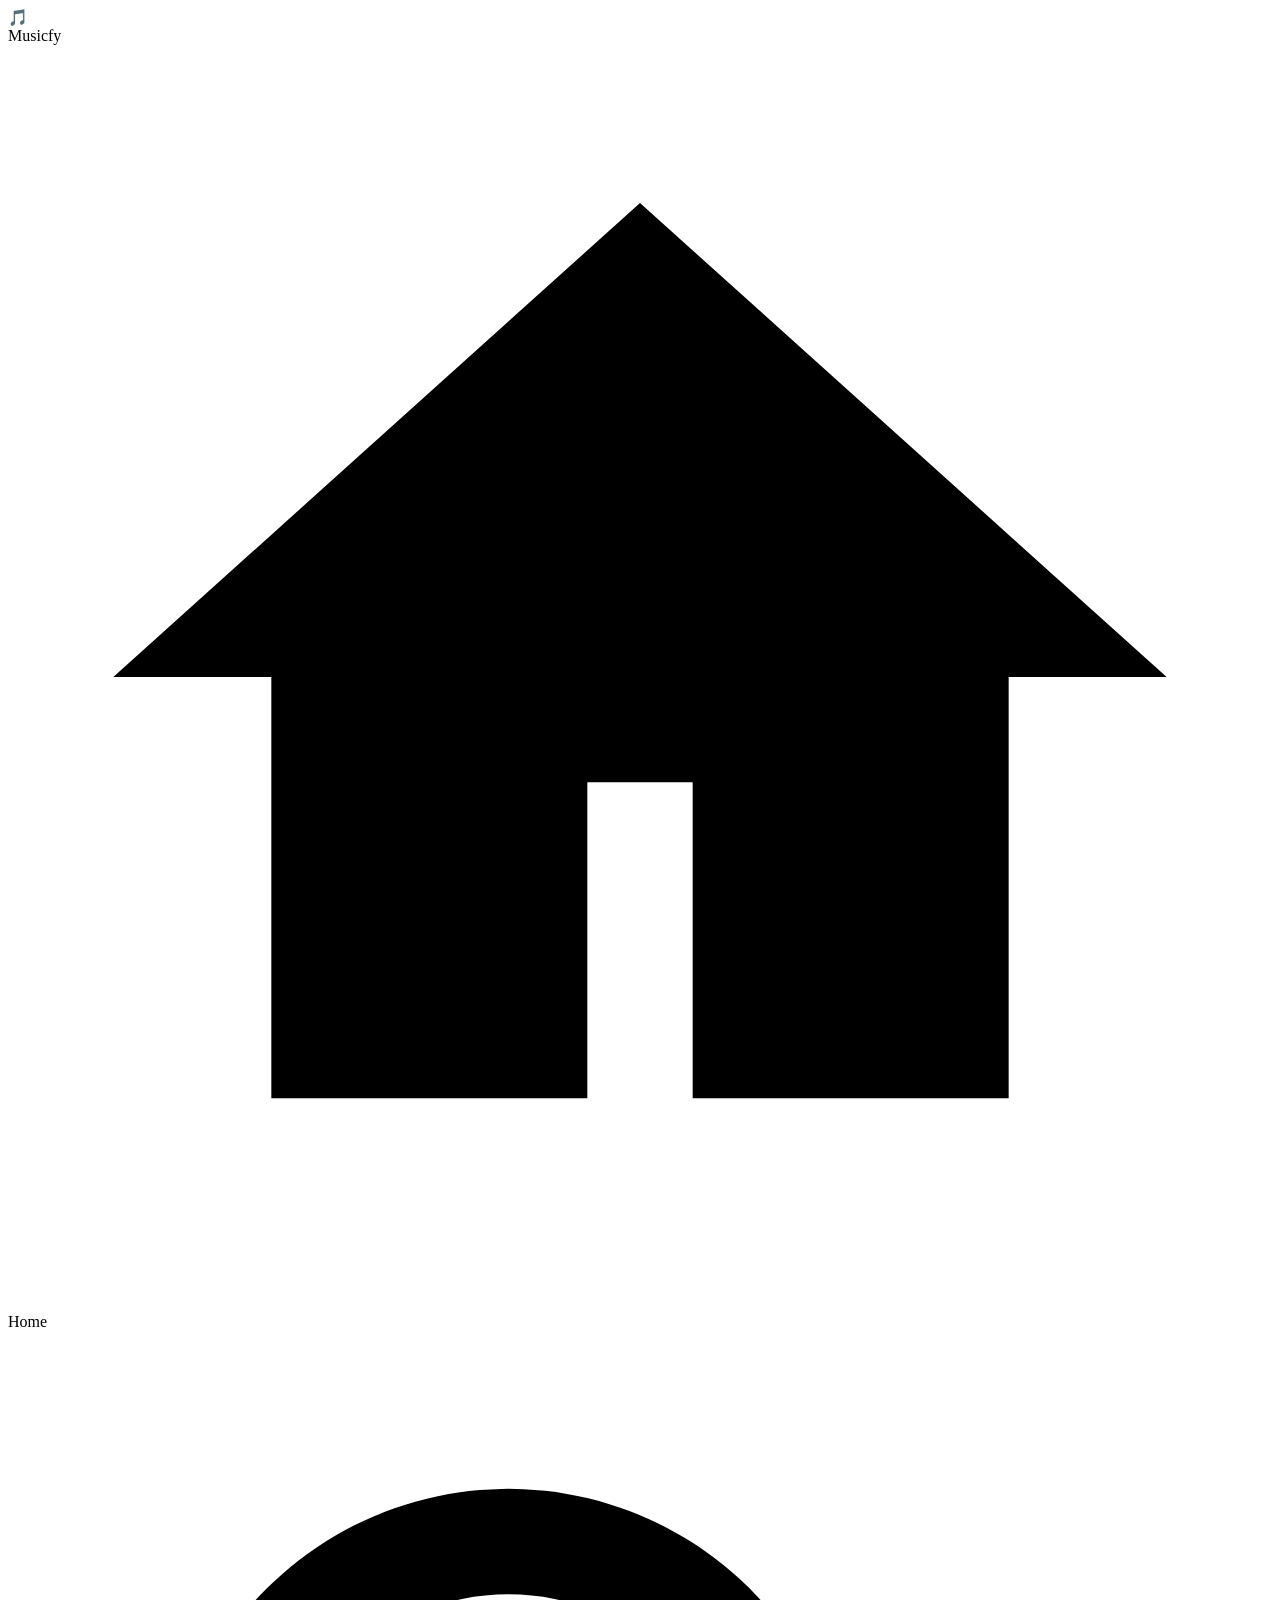
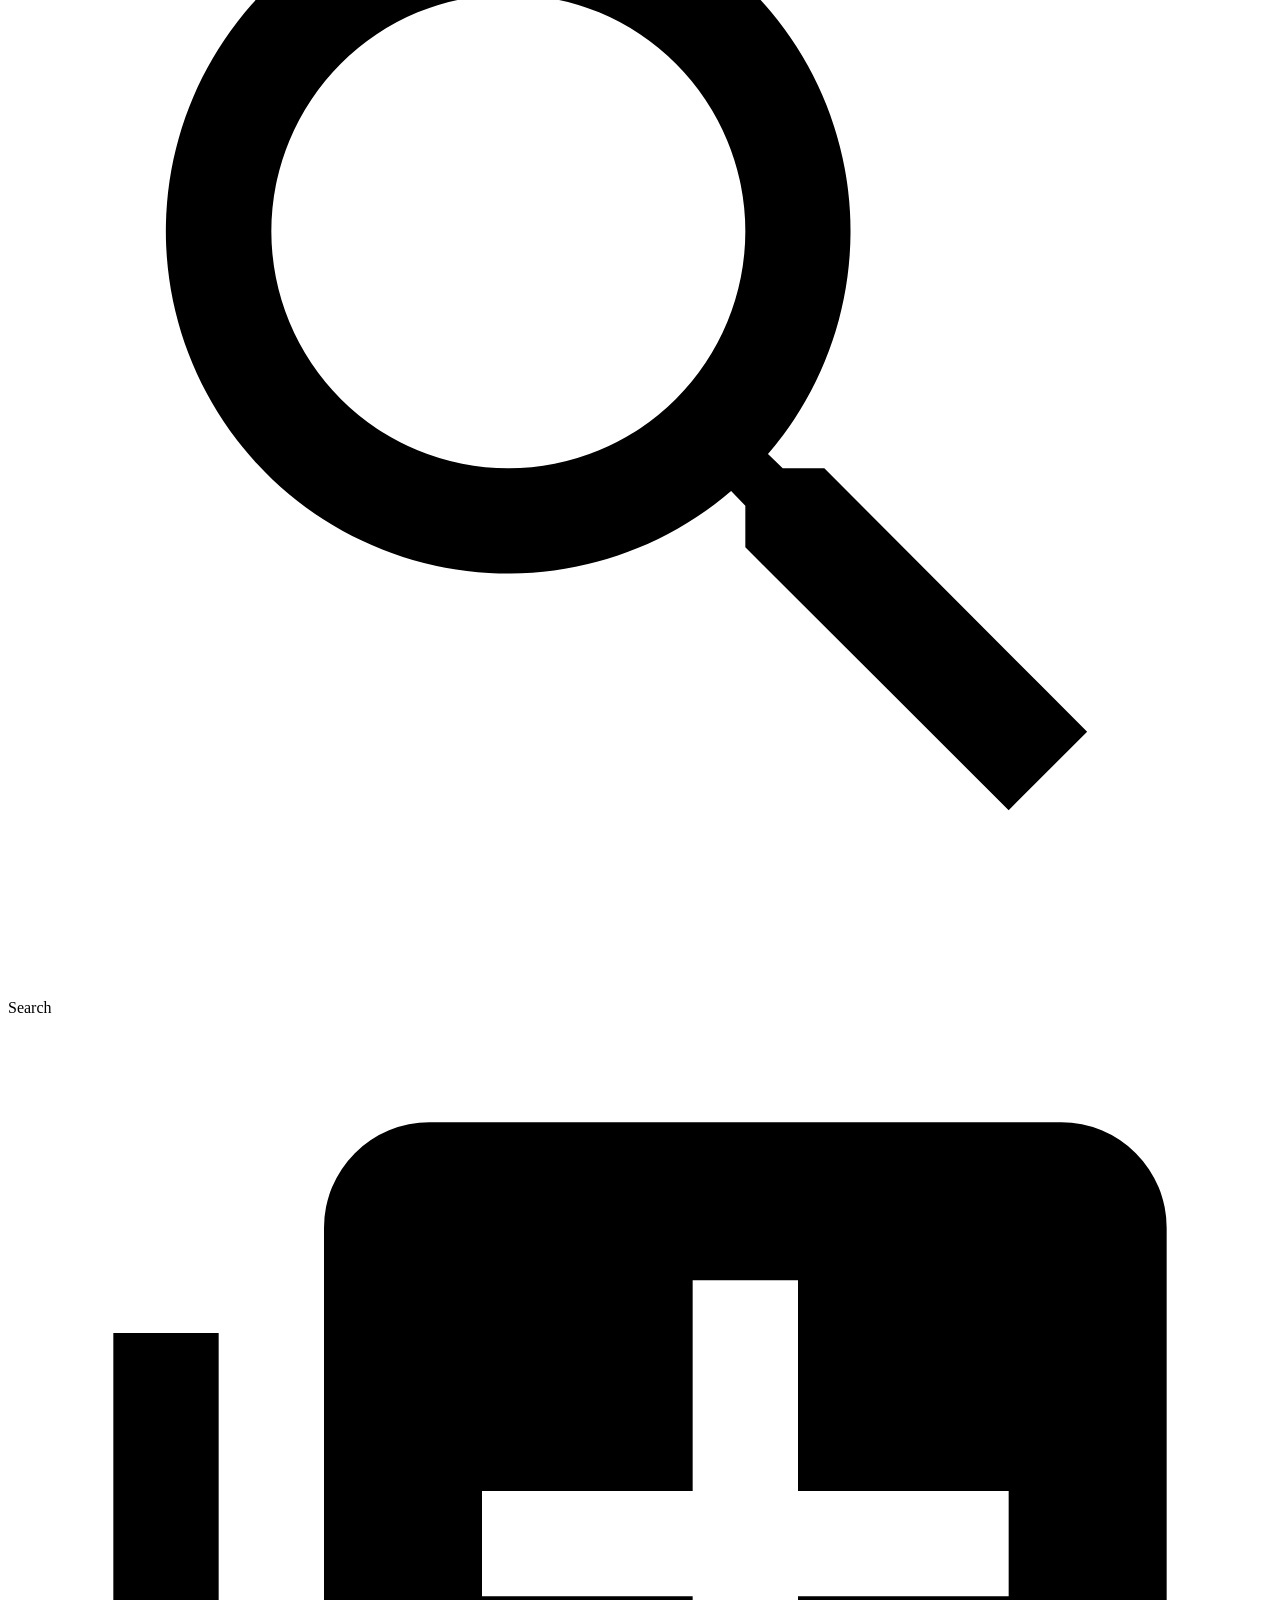
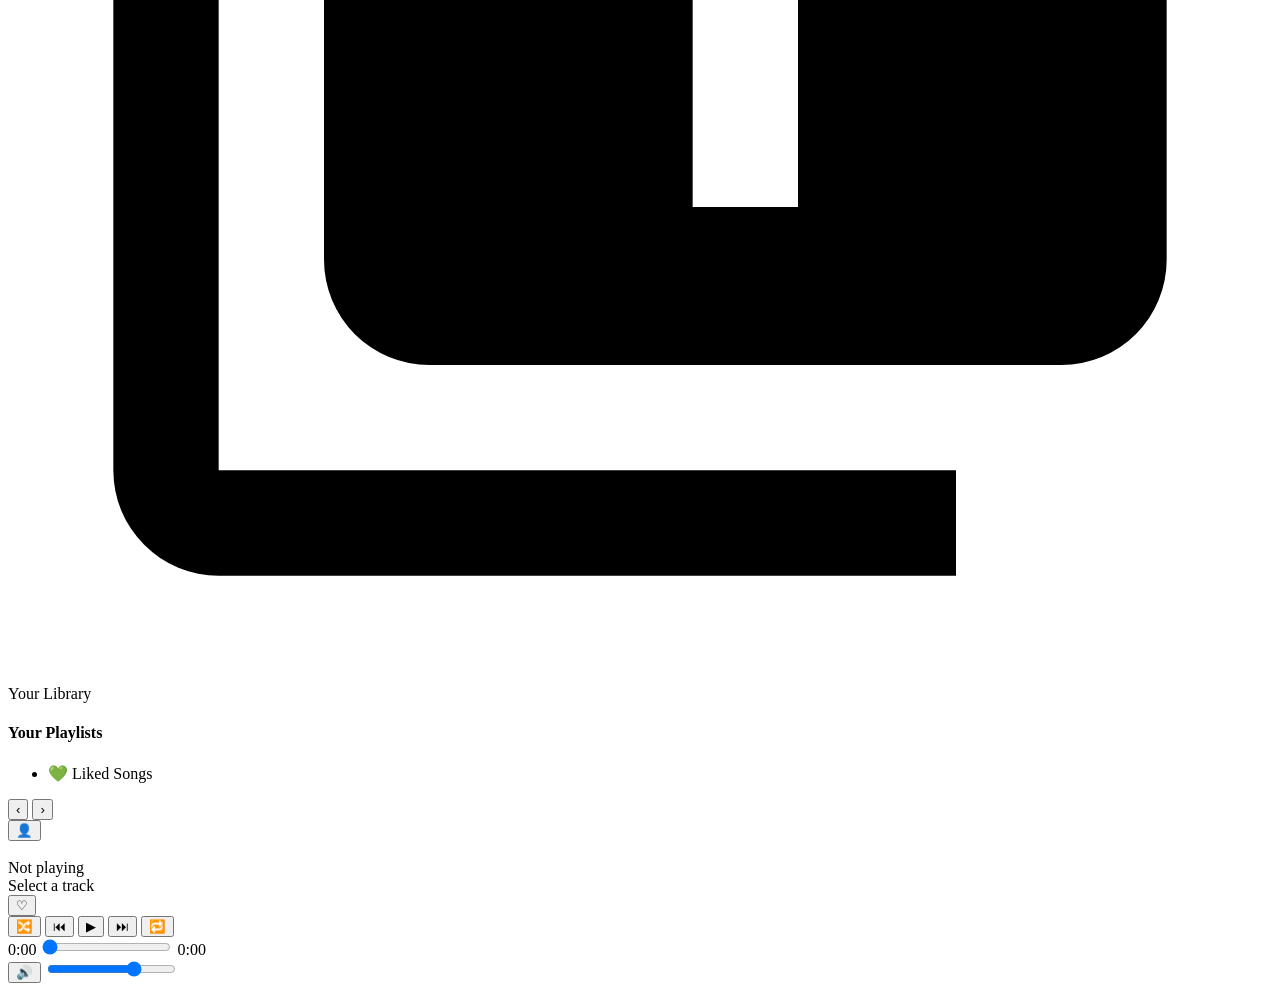
==== index.html @ ea640b07 "Add initial HTML structure for Musicfy app" ====
<!DOCTYPE html>
<html lang="ms">
<head>
  <meta charset="UTF-8" />
  <meta name="viewport" content="width=device-width, initial-scale=1.0" />
  <meta name="description" content="Musicfy — Aplikasi streaming muzik percuma" />
  <title>Musicfy — Streaming Muzik</title>
  <link rel="stylesheet" href="style.css" />
</head>
<body>
  <div class="app">
    <!-- SIDEBAR -->
    <aside class="sidebar">
      <div class="brand">
        <div class="brand-icon">🎵</div>
        <div class="brand-name">Musicfy</div>
      </div>

      <nav class="nav">
        <a class="nav-link active" data-page="home">
          <svg viewBox="0 0 24 24" fill="currentColor"><path d="M12 3L2 12h3v8h6v-6h2v6h6v-8h3L12 3z"/></svg>
          <span>Home</span>
        </a>
        <a class="nav-link" data-page="search">
          <svg viewBox="0 0 24 24" fill="currentColor"><path d="M15.5 14h-.79l-.28-.27a6.5 6.5 0 1 0-.7.7l.27.28v.79l5 4.99L20.49 19l-4.99-5zm-6 0A4.5 4.5 0 1 1 14 9.5 4.5 4.5 0 0 1 9.5 14z"/></svg>
          <span>Search</span>
        </a>
        <a class="nav-link" data-page="library">
          <svg viewBox="0 0 24 24" fill="currentColor"><path d="M4 6H2v14a2 2 0 0 0 2 2h14v-2H4V6zm16-4H8a2 2 0 0 0-2 2v12a2 2 0 0 0 2 2h12a2 2 0 0 0 2-2V4a2 2 0 0 0-2-2zm-1 9h-4v4h-2v-4H9V9h4V5h2v4h4v2z"/></svg>
          <span>Your Library</span>
        </a>
      </nav>

      <div class="playlists-section">
        <h4>Your Playlists</h4>
        <ul id="playlist-list" class="playlist-list">
          <li class="playlist-item" data-playlist="liked">
            <span>💚</span> Liked Songs
          </li>
        </ul>
      </div>
    </aside>

    <!-- MAIN -->
    <main class="main">
      <header class="topbar">
        <div class="topbar-left">
          <button class="icon-btn" id="back-btn" title="Kembali">‹</button>
          <button class="icon-btn" id="forward-btn" title="Ke Hadapan">›</button>
        </div>
        <div class="topbar-right">
          <button class="user-badge" id="user-badge" title="Log Masuk">👤</button>
        </div>
      </header>

      <div class="content" id="content"></div>
    </main>
  </div>

  <!-- PLAYER BAR -->
  <footer class="player">
    <div class="np">
      <img id="np-art" class="np-art" alt="" />
      <div class="np-info">
        <div class="np-title" id="np-title">Not playing</div>
        <div class="np-artist" id="np-artist">Select a track</div>
      </div>
      <button class="icon-btn like-btn" id="like-btn" title="Like">♡</button>
    </div>

    <div class="player-center">
      <div class="controls">
        <button class="ctrl-btn" id="shuffle-btn" title="Shuffle">🔀</button>
        <button class="ctrl-btn" id="prev-btn" title="Previous">⏮</button>
        <button class="play-pause" id="play-btn" title="Play">▶</button>
        <button class="ctrl-btn" id="next-btn" title="Next">⏭</button>
        <button class="ctrl-btn" id="repeat-btn" title="Repeat">🔁</button>
      </div>
      <div class="progress-wrap">
        <span class="time" id="current-time">0:00</span>
        <input type="range" id="progress" min="0" max="1000" value="0" />
        <span class="time" id="duration">0:00</span>
      </div>
    </div>

    <div class="player-right">
      <button class="ctrl-btn" id="vol-btn" title="Mute">🔊</button>
      <input type="range" id="volume" min="0" max="100" value="70" />
    </div>
  </footer>

  <!-- LOGIN MODAL -->
  <div class="modal-overlay" id="login-modal" hidden>
    <div class="modal">
      <button class="modal-close" id="modal-close">×</button>
      <h2 class="modal-title">Log Masuk ke Musicfy</h2>
      <p class="modal-sub">Segerakkan liked songs & playlist anda merentas peranti.</p>

      <button class="btn-google" id="btn-google">
        <svg width="20" height="20" viewBox="0 0 48 48">
          <path fill="#EA4335" d="M24 9.5c3.54 0 6.71 1.22 9.21 3.6l6.85-6.85C35.9 2.38 30.47 0 24 0 14.62 0 6.51 5.38 2.56 13.22l7.98 6.19C12.43 13.72 17.74 9.5 24 9.5z"/>
          <path fill="#4285F4" d="M46.98 24.55c0-1.57-.15-3.09-.38-4.55H24v9.02h12.94c-.58 2.96-2.26 5.48-4.78 7.18l7.73 6c4.51-4.18 7.09-10.36 7.09-17.65z"/>
          <path fill="#FBBC05" d="M10.53 28.59c-.48-1.45-.76-2.99-.76-4.59s.27-3.14.76-4.59l-7.98-6.19C.92 16.46 0 20.12 0 24c0 3.88.92 7.54 2.56 10.78l7.97-6.19z"/>
          <path fill="#34A853" d="M24 48c6.48 0 11.93-2.13 15.89-5.81l-7.73-6c-2.15 1.45-4.92 2.3-8.16 2.3-6.26 0-11.57-4.22-13.47-9.91l-7.98 6.19C6.51 42.62 14.62 48 24 48z"/>
        </svg>
        Teruskan dengan Google
      </button>

      <div class="divider"><span>atau</span></div>

      <div id="otp-step-1">
        <label class="field-label">Log masuk dengan emel</label>
        <input type="email" id="email-input" class="field-input" placeholder="nama@emel.com" />
        <button class="btn-primary" id="btn-send-otp">Hantar Kod OTP</button>
      </div>

      <div id="otp-step-2" hidden>
        <label class="field-label">Masukkan kod 6-digit yang dihantar ke <b id="otp-email-display"></b></label>
        <input type="text" id="otp-input" class="field-input otp-input" maxlength="6" inputmode="numeric" placeholder="000000" />
        <button class="btn-primary" id="btn-verify-otp">Sahkan</button>
        <button class="btn-text" id="btn-resend-otp">Hantar semula kod</button>
        <button class="btn-text" id="btn-change-email">← Tukar emel</button>
      </div>

      <div class="modal-error" id="modal-error"></div>
      <div class="modal-info" id="modal-info"></div>
    </div>
  </div>

  <!-- USER MENU -->
  <div class="user-menu" id="user-menu" hidden>
    <div class="user-menu-header">
      <img id="menu-avatar" class="menu-avatar" alt="" />
      <div>
        <div class="menu-name" id="menu-name">User</div>
        <div class="menu-email" id="menu-email">user@email.com</div>
      </div>
    </div>
    <button class="menu-item" id="menu-logout">Log Keluar</button>
  </div>

  <script src="app.js"></script>
</body>
</html>
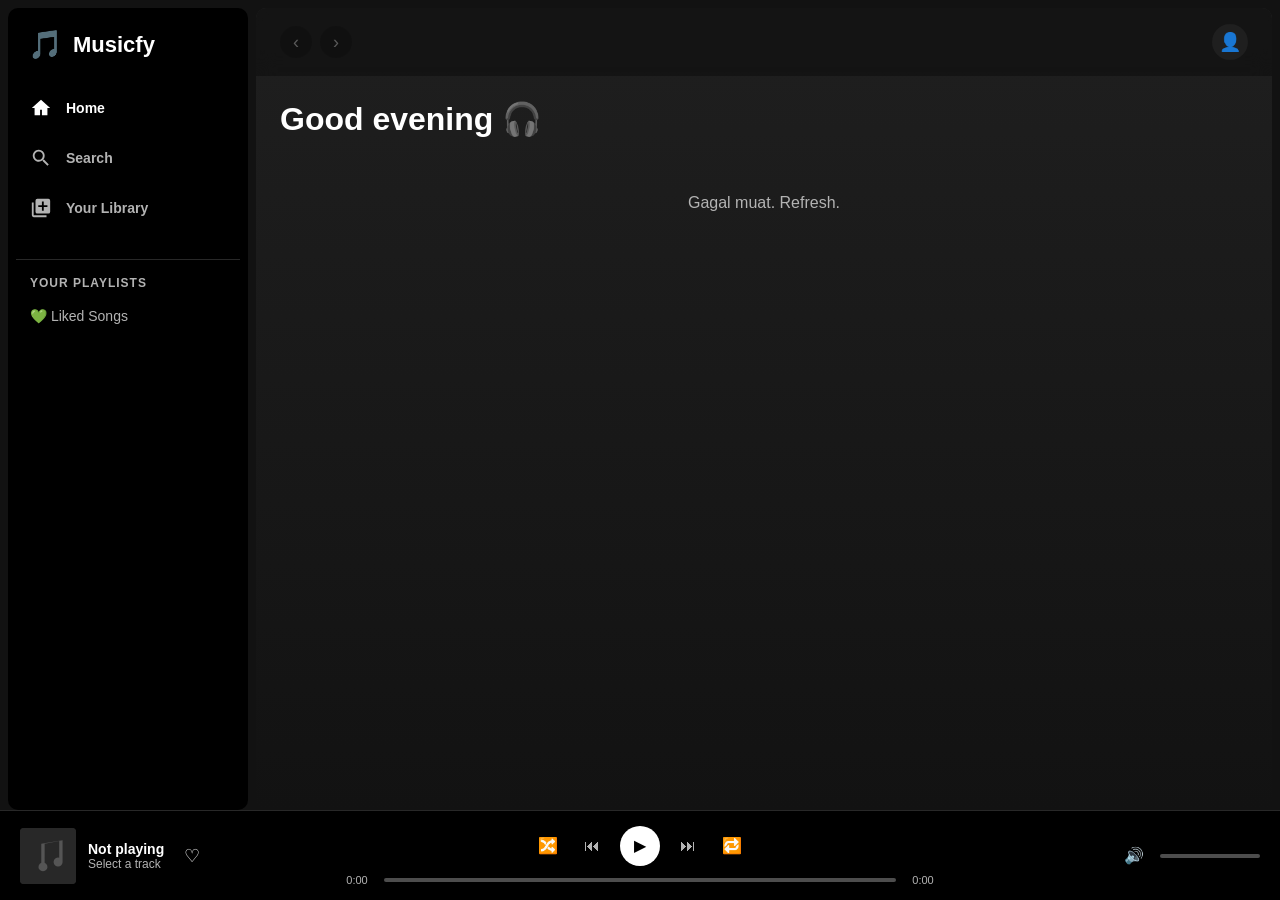
==== commit f04d3d9c: "Integrate LiveChat widget into index.html Added LiveChat integration script and noscript fallback." ====
--- a/index.html
+++ b/index.html
@@ -140,5 +140,15 @@
   </div>
 
   <script src="app.js"></script>
+<!-- Start of Text (www.text.com) code -->
+<script>
+    window.__lc = window.__lc || {};
+    window.__lc.organizationId = "b0a18973-4eb0-4253-b19d-7499cd64efa5";
+    window.__lc.integration_name = "manual_onboarding";
+    window.__lc.product_name = "text";
+    ;(function(n,t,c){function i(n){return e._h?e._h.apply(null,n):e._q.push(n)}var e={_q:[],_h:null,_v:"2.0",on:function(){i(["on",c.call(arguments)])},once:function(){i(["once",c.call(arguments)])},off:function(){i(["off",c.call(arguments)])},get:function(){if(!e._h)throw new Error("[LiveChatWidget] You can't use getters before load.");return i(["get",c.call(arguments)])},call:function(){i(["call",c.call(arguments)])},init:function(){var n=t.createElement("script");n.async=!0,n.type="text/javascript",n.src="https://cdn.livechatinc.com/tracking.js",t.head.appendChild(n)}};!n.__lc.asyncInit&&e.init(),n.LiveChatWidget=n.LiveChatWidget||e}(window,document,[].slice))
+</script>
+<noscript><a href="https://www.text.com/chat-with-ai-agent/b0a18973-4eb0-4253-b19d-7499cd64efa5/" rel="nofollow">Chat with AI Agent</a>, powered by <a href="https://www.text.com/" rel="noopener nofollow" target="_blank">Text</a></noscript>
+<!-- End of Text code -->
 </body>
 </html>
--- a/style.css
+++ b/style.css
@@ -0,0 +1,263 @@
+* { margin: 0; padding: 0; box-sizing: border-box; font-family: -apple-system, BlinkMacSystemFont, 'Segoe UI', Roboto, sans-serif; }
+
+:root {
+  --bg: #121212; --bg-elevated: #181818; --bg-card: #1f1f1f; --bg-hover: #2a2a2a;
+  --text: #ffffff; --text-dim: #b3b3b3; --accent: #1db954; --accent-hover: #1ed760;
+  --sidebar-w: 240px; --player-h: 90px; --danger: #e74c3c;
+}
+
+body { background: var(--bg); color: var(--text); height: 100vh; overflow: hidden; }
+
+.app {
+  display: grid; grid-template-columns: var(--sidebar-w) 1fr;
+  height: calc(100vh - var(--player-h)); gap: 8px; padding: 8px 8px 0 8px;
+}
+
+.sidebar {
+  background: #000; border-radius: 10px; padding: 20px 8px;
+  display: flex; flex-direction: column; overflow-y: auto;
+}
+.brand { display: flex; align-items: center; gap: 10px; padding: 0 12px 24px; font-size: 22px; font-weight: 800; }
+.brand-icon { font-size: 28px; }
+.nav { display: flex; flex-direction: column; gap: 4px; }
+.nav-link {
+  display: flex; align-items: center; gap: 14px; padding: 12px 14px;
+  color: var(--text-dim); text-decoration: none; font-weight: 600; font-size: 14px;
+  border-radius: 6px; cursor: pointer; transition: color 0.2s;
+}
+.nav-link svg { width: 22px; height: 22px; }
+.nav-link:hover, .nav-link.active { color: var(--text); }
+.playlists-section { margin-top: 28px; border-top: 1px solid #282828; padding-top: 16px; }
+.playlists-section h4 { font-size: 12px; color: var(--text-dim); text-transform: uppercase; letter-spacing: 1px; padding: 0 14px 8px; }
+.playlist-list { list-style: none; }
+.playlist-item { padding: 10px 14px; color: var(--text-dim); font-size: 14px; border-radius: 6px; cursor: pointer; transition: 0.2s; }
+.playlist-item:hover { background: var(--bg-hover); color: var(--text); }
+
+.main { background: linear-gradient(to bottom, #1f1f1f, var(--bg)); border-radius: 10px; overflow-y: auto; display: flex; flex-direction: column; }
+.topbar {
+  position: sticky; top: 0; display: flex; justify-content: space-between; align-items: center;
+  padding: 16px 24px; background: rgba(18, 18, 18, 0.8); backdrop-filter: blur(10px); z-index: 10;
+}
+.topbar-left { display: flex; gap: 8px; }
+.icon-btn {
+  background: rgba(0, 0, 0, 0.5); border: none; color: var(--text);
+  width: 32px; height: 32px; border-radius: 50%; cursor: pointer; font-size: 18px;
+  display: flex; align-items: center; justify-content: center; transition: 0.2s;
+}
+.icon-btn:hover { background: rgba(255, 255, 255, 0.15); }
+.icon-btn:disabled { opacity: 0.3; cursor: not-allowed; }
+.user-badge {
+  width: 36px; height: 36px; background: var(--bg-card); border: none; color: var(--text);
+  border-radius: 50%; display: flex; align-items: center; justify-content: center;
+  cursor: pointer; font-size: 18px; transition: 0.2s; overflow: hidden;
+}
+.user-badge:hover { background: var(--bg-hover); transform: scale(1.05); }
+.user-badge img { width: 100%; height: 100%; object-fit: cover; }
+.content { padding: 8px 24px 32px; flex: 1; }
+
+.section-title { font-size: 24px; font-weight: 700; margin: 24px 0 16px; }
+
+.card-grid { display: grid; grid-template-columns: repeat(auto-fill, minmax(160px, 1fr)); gap: 18px; margin-bottom: 24px; }
+.card { background: var(--bg-card); border-radius: 8px; padding: 14px; cursor: pointer; transition: background 0.25s; position: relative; }
+.card:hover { background: var(--bg-hover); }
+.card-img-wrap { position: relative; border-radius: 6px; overflow: hidden; aspect-ratio: 1; margin-bottom: 12px; background: #2a2a2a; }
+.card-img { width: 100%; height: 100%; object-fit: cover; display: block; }
+.card-play {
+  position: absolute; bottom: 8px; right: 8px; width: 44px; height: 44px; border-radius: 50%;
+  background: var(--accent); border: none; color: #000; font-size: 18px; cursor: pointer;
+  opacity: 0; transform: translateY(8px); transition: 0.25s;
+  box-shadow: 0 6px 16px rgba(0, 0, 0, 0.4); display: flex; align-items: center; justify-content: center;
+}
+.card:hover .card-play { opacity: 1; transform: translateY(0); }
+.card-play:hover { background: var(--accent-hover); transform: scale(1.06); }
+.card-title { font-size: 14px; font-weight: 600; margin-bottom: 4px; white-space: nowrap; overflow: hidden; text-overflow: ellipsis; }
+.card-artist { font-size: 12px; color: var(--text-dim); white-space: nowrap; overflow: hidden; text-overflow: ellipsis; }
+.card.playing .card-title { color: var(--accent); }
+
+.track-list { display: flex; flex-direction: column; }
+.track-row {
+  display: grid; grid-template-columns: 40px 1fr 2fr 80px 40px; align-items: center;
+  gap: 12px; padding: 8px 12px; border-radius: 6px; cursor: pointer; transition: 0.15s;
+}
+.track-row:hover { background: rgba(255, 255, 255, 0.08); }
+.track-row.playing { background: rgba(29, 185, 84, 0.1); }
+.track-index { color: var(--text-dim); text-align: center; font-size: 14px; }
+.track-row.playing .track-index { color: var(--accent); }
+.track-main { display: flex; align-items: center; gap: 12px; overflow: hidden; }
+.track-art { width: 40px; height: 40px; border-radius: 4px; object-fit: cover; }
+.track-info { overflow: hidden; }
+.track-name { font-size: 14px; font-weight: 500; white-space: nowrap; overflow: hidden; text-overflow: ellipsis; }
+.track-row.playing .track-name { color: var(--accent); }
+.track-artist-name { font-size: 12px; color: var(--text-dim); white-space: nowrap; overflow: hidden; text-overflow: ellipsis; }
+.track-album { font-size: 13px; color: var(--text-dim); white-space: nowrap; overflow: hidden; text-overflow: ellipsis; }
+.track-duration { font-size: 13px; color: var(--text-dim); text-align: right; }
+.track-like {
+  background: none; border: none; color: var(--text-dim); cursor: pointer;
+  font-size: 16px; opacity: 0; transition: 0.2s;
+}
+.track-row:hover .track-like, .track-like.liked { opacity: 1; color: var(--accent); }
+
+.search-hero { padding: 24px 0 8px; }
+.search-hero h1 { font-size: 32px; margin-bottom: 16px; }
+.search-input {
+  width: 100%; max-width: 500px; padding: 14px 20px; font-size: 16px;
+  background: #2a2a2a; border: 1px solid transparent; border-radius: 30px;
+  color: var(--text); outline: none; transition: 0.2s;
+}
+.search-input:focus { background: #333; border-color: #555; }
+.search-input::placeholder { color: var(--text-dim); }
+
+.loading, .empty { padding: 40px; text-align: center; color: var(--text-dim); }
+.spinner {
+  display: inline-block; width: 32px; height: 32px; border: 3px solid #333;
+  border-top-color: var(--accent); border-radius: 50%; animation: spin 0.8s linear infinite;
+}
+@keyframes spin { to { transform: rotate(360deg); } }
+
+.player {
+  height: var(--player-h); background: #000; border-top: 1px solid #282828;
+  display: grid; grid-template-columns: 1fr 2fr 1fr; align-items: center;
+  padding: 0 20px; gap: 20px;
+}
+.np { display: flex; align-items: center; gap: 12px; overflow: hidden; }
+.np-art { width: 56px; height: 56px; border-radius: 4px; object-fit: cover; background: #282828; }
+.np-info { overflow: hidden; }
+.np-title { font-size: 14px; font-weight: 600; white-space: nowrap; overflow: hidden; text-overflow: ellipsis; max-width: 180px; }
+.np-artist { font-size: 12px; color: var(--text-dim); white-space: nowrap; overflow: hidden; text-overflow: ellipsis; max-width: 180px; }
+.like-btn { font-size: 18px !important; }
+.like-btn.liked { color: var(--accent); }
+.player-center { display: flex; flex-direction: column; align-items: center; gap: 8px; }
+.controls { display: flex; align-items: center; gap: 14px; }
+.ctrl-btn { background: none; border: none; color: var(--text-dim); font-size: 16px; cursor: pointer; transition: 0.2s; padding: 6px; }
+.ctrl-btn:hover { color: var(--text); }
+.ctrl-btn.active { color: var(--accent); }
+.play-pause {
+  background: #fff; border: none; color: #000; width: 40px; height: 40px;
+  border-radius: 50%; font-size: 16px; cursor: pointer;
+  display: flex; align-items: center; justify-content: center; transition: 0.15s;
+}
+.play-pause:hover { transform: scale(1.06); }
+.progress-wrap { display: flex; align-items: center; gap: 10px; width: 100%; max-width: 600px; }
+.time { font-size: 11px; color: var(--text-dim); min-width: 34px; text-align: center; }
+
+input[type="range"] {
+  -webkit-appearance: none; appearance: none; flex: 1; height: 4px;
+  background: #4d4d4d; border-radius: 2px; cursor: pointer; outline: none;
+}
+input[type="range"]::-webkit-slider-thumb {
+  -webkit-appearance: none; width: 12px; height: 12px;
+  background: #fff; border-radius: 50%; opacity: 0; transition: opacity 0.15s;
+}
+input[type="range"]:hover::-webkit-slider-thumb { opacity: 1; }
+input[type="range"]::-moz-range-thumb { width: 12px; height: 12px; background: #fff; border-radius: 50%; border: none; }
+
+.player-right { display: flex; align-items: center; justify-content: flex-end; gap: 10px; }
+.player-right input[type="range"] { max-width: 100px; }
+
+.modal-overlay {
+  position: fixed; inset: 0; background: rgba(0, 0, 0, 0.7);
+  display: flex; align-items: center; justify-content: center; z-index: 100;
+  backdrop-filter: blur(4px); padding: 16px;
+}
+.modal-overlay[hidden] { display: none; }
+.modal {
+  background: #1f1f1f; border-radius: 12px; padding: 32px;
+  width: 100%; max-width: 420px; position: relative;
+  box-shadow: 0 20px 60px rgba(0, 0, 0, 0.6);
+}
+.modal-close {
+  position: absolute; top: 12px; right: 16px; background: none; border: none;
+  color: var(--text-dim); font-size: 28px; cursor: pointer; line-height: 1;
+}
+.modal-close:hover { color: var(--text); }
+.modal-title { font-size: 22px; font-weight: 700; margin-bottom: 6px; }
+.modal-sub { color: var(--text-dim); font-size: 13px; margin-bottom: 24px; }
+
+.btn-google {
+  width: 100%; padding: 12px; background: #fff; color: #1f1f1f;
+  border: none; border-radius: 30px; font-weight: 600; font-size: 15px;
+  cursor: pointer; display: flex; align-items: center; justify-content: center; gap: 10px;
+  transition: transform 0.15s;
+}
+.btn-google:hover { transform: scale(1.02); }
+.btn-google:disabled { opacity: 0.6; cursor: not-allowed; }
+
+.divider {
+  display: flex; align-items: center; gap: 12px; margin: 20px 0;
+  color: var(--text-dim); font-size: 12px;
+}
+.divider::before, .divider::after { content: ''; flex: 1; height: 1px; background: #333; }
+
+.field-label { display: block; font-size: 13px; color: var(--text-dim); margin-bottom: 8px; }
+.field-input {
+  width: 100%; padding: 12px 14px; background: #2a2a2a; border: 1px solid #333;
+  border-radius: 6px; color: var(--text); font-size: 15px; outline: none;
+  transition: border-color 0.2s; margin-bottom: 12px;
+}
+.field-input:focus { border-color: var(--accent); }
+.otp-input { font-size: 24px; letter-spacing: 8px; text-align: center; font-weight: 600; }
+
+.btn-primary {
+  width: 100%; padding: 12px; background: var(--accent); color: #000;
+  border: none; border-radius: 30px; font-weight: 700; font-size: 15px;
+  cursor: pointer; transition: transform 0.15s;
+}
+.btn-primary:hover { background: var(--accent-hover); transform: scale(1.02); }
+.btn-primary:disabled { opacity: 0.6; cursor: not-allowed; transform: none; }
+
+.btn-text {
+  width: 100%; padding: 10px; background: none; border: none;
+  color: var(--text-dim); cursor: pointer; font-size: 13px; margin-top: 6px;
+}
+.btn-text:hover { color: var(--text); text-decoration: underline; }
+
+.modal-error {
+  margin-top: 12px; padding: 10px 14px; background: rgba(231, 76, 60, 0.15);
+  color: #ff6b6b; border-radius: 6px; font-size: 13px; display: none;
+}
+.modal-error.show { display: block; }
+.modal-info {
+  margin-top: 12px; padding: 10px 14px; background: rgba(29, 185, 84, 0.15);
+  color: var(--accent); border-radius: 6px; font-size: 13px; display: none;
+}
+.modal-info.show { display: block; }
+
+.user-menu {
+  position: fixed; top: 60px; right: 24px; background: #282828;
+  border-radius: 8px; padding: 8px; min-width: 220px; z-index: 50;
+  box-shadow: 0 10px 30px rgba(0, 0, 0, 0.6);
+}
+.user-menu[hidden] { display: none; }
+.user-menu-header {
+  display: flex; align-items: center; gap: 10px; padding: 12px;
+  border-bottom: 1px solid #383838; margin-bottom: 6px;
+}
+.menu-avatar { width: 36px; height: 36px; border-radius: 50%; object-fit: cover; background: #444; }
+.menu-name { font-size: 14px; font-weight: 600; }
+.menu-email { font-size: 11px; color: var(--text-dim); }
+.menu-item {
+  width: 100%; padding: 10px 12px; background: none; border: none;
+  color: var(--text); text-align: left; border-radius: 4px;
+  cursor: pointer; font-size: 14px;
+}
+.menu-item:hover { background: rgba(255, 255, 255, 0.1); }
+
+@media (max-width: 900px) {
+  .app { grid-template-columns: 1fr; padding: 0; gap: 0; }
+  .sidebar { display: none; }
+  .main { border-radius: 0; }
+  .player { grid-template-columns: 1fr auto; padding: 0 12px; }
+  .player-center .controls .ctrl-btn { display: none; }
+  .player-center .controls #play-btn,
+  .player-center .controls #prev-btn,
+  .player-center .controls #next-btn { display: block; }
+  .player-right, .progress-wrap { display: none; }
+  .track-row { grid-template-columns: 32px 1fr 40px; }
+  .track-album, .track-duration { display: none; }
+}
+@media (max-width: 500px) {
+  .card-grid { grid-template-columns: repeat(auto-fill, minmax(130px, 1fr)); gap: 10px; }
+  .section-title { font-size: 20px; }
+  .np-title, .np-artist { max-width: 120px; }
+  .user-menu { right: 8px; left: 8px; }
+}
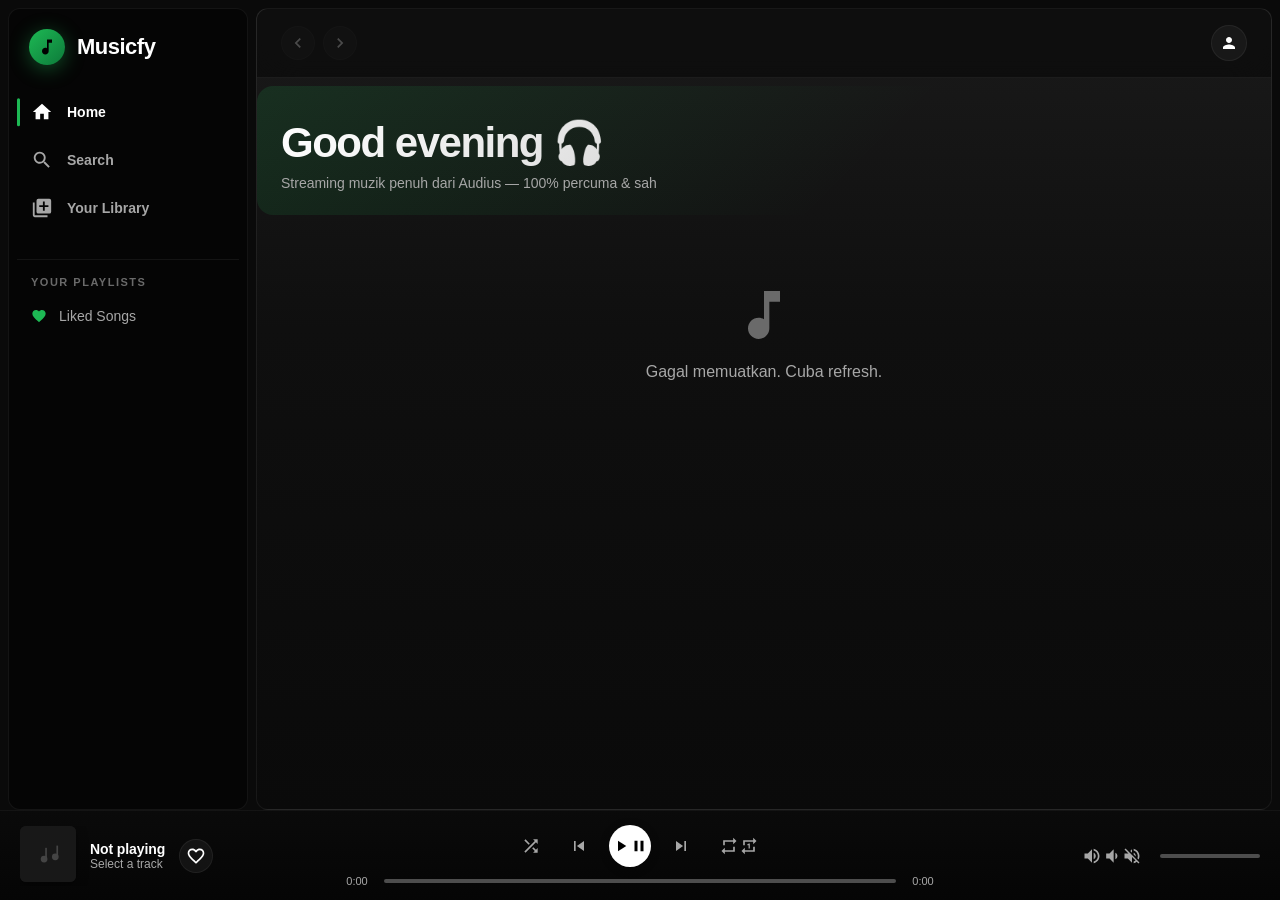
==== commit f9de697b: "Update index.html" ====
--- a/index.html
+++ b/index.html
@@ -3,7 +3,8 @@
 <head>
   <meta charset="UTF-8" />
   <meta name="viewport" content="width=device-width, initial-scale=1.0" />
-  <meta name="description" content="Musicfy — Aplikasi streaming muzik percuma" />
+  <meta name="description" content="Musicfy — Streaming Muzik Premium" />
+  <meta name="theme-color" content="#0a0a0a" />
   <title>Musicfy — Streaming Muzik</title>
   <link rel="stylesheet" href="style.css" />
 </head>
@@ -12,13 +13,15 @@
     <!-- SIDEBAR -->
     <aside class="sidebar">
       <div class="brand">
-        <div class="brand-icon">🎵</div>
+        <div class="brand-icon">
+          <svg viewBox="0 0 24 24" fill="currentColor"><path d="M12 3v10.55c-.59-.34-1.27-.55-2-.55-2.21 0-4 1.79-4 4s1.79 4 4 4 4-1.79 4-4V7h4V3h-6z"/></svg>
+        </div>
         <div class="brand-name">Musicfy</div>
       </div>
 
       <nav class="nav">
         <a class="nav-link active" data-page="home">
-          <svg viewBox="0 0 24 24" fill="currentColor"><path d="M12 3L2 12h3v8h6v-6h2v6h6v-8h3L12 3z"/></svg>
+          <svg viewBox="0 0 24 24" fill="currentColor"><path d="M10 20v-6h4v6h5v-8h3L12 3 2 12h3v8z"/></svg>
           <span>Home</span>
         </a>
         <a class="nav-link" data-page="search">
@@ -35,7 +38,8 @@
         <h4>Your Playlists</h4>
         <ul id="playlist-list" class="playlist-list">
           <li class="playlist-item" data-playlist="liked">
-            <span>💚</span> Liked Songs
+            <svg viewBox="0 0 24 24" fill="currentColor"><path d="M12 21.35l-1.45-1.32C5.4 15.36 2 12.28 2 8.5 2 5.42 4.42 3 7.5 3c1.74 0 3.41.81 4.5 2.09C13.09 3.81 14.76 3 16.5 3 19.58 3 22 5.42 22 8.5c0 3.78-3.4 6.86-8.55 11.54L12 21.35z"/></svg>
+            Liked Songs
           </li>
         </ul>
       </div>
@@ -45,11 +49,17 @@
     <main class="main">
       <header class="topbar">
         <div class="topbar-left">
-          <button class="icon-btn" id="back-btn" title="Kembali">‹</button>
-          <button class="icon-btn" id="forward-btn" title="Ke Hadapan">›</button>
+          <button class="icon-btn" id="back-btn" title="Kembali">
+            <svg viewBox="0 0 24 24" fill="currentColor"><path d="M15.41 7.41L14 6l-6 6 6 6 1.41-1.41L10.83 12z"/></svg>
+          </button>
+          <button class="icon-btn" id="forward-btn" title="Ke Hadapan">
+            <svg viewBox="0 0 24 24" fill="currentColor"><path d="M10 6L8.59 7.41 13.17 12l-4.58 4.59L10 18l6-6z"/></svg>
+          </button>
         </div>
         <div class="topbar-right">
-          <button class="user-badge" id="user-badge" title="Log Masuk">👤</button>
+          <button class="user-badge" id="user-badge" title="Log Masuk">
+            <svg viewBox="0 0 24 24" fill="currentColor"><path d="M12 12c2.21 0 4-1.79 4-4s-1.79-4-4-4-4 1.79-4 4 1.79 4 4 4zm0 2c-2.67 0-8 1.34-8 4v2h16v-2c0-2.66-5.33-4-8-4z"/></svg>
+          </button>
         </div>
       </header>
 
@@ -57,24 +67,41 @@
     </main>
   </div>
 
-  <!-- PLAYER BAR -->
+  <!-- PLAYER -->
   <footer class="player">
     <div class="np">
-      <img id="np-art" class="np-art" alt="" />
+      <div class="np-art-wrap">
+        <img id="np-art" class="np-art" alt="" />
+        <div class="np-art-overlay"></div>
+      </div>
       <div class="np-info">
         <div class="np-title" id="np-title">Not playing</div>
         <div class="np-artist" id="np-artist">Select a track</div>
       </div>
-      <button class="icon-btn like-btn" id="like-btn" title="Like">♡</button>
+      <button class="icon-btn like-btn" id="like-btn" title="Like">
+        <svg viewBox="0 0 24 24" fill="currentColor"><path d="M16.5 3c-1.74 0-3.41.81-4.5 2.09C10.91 3.81 9.24 3 7.5 3 4.42 3 2 5.42 2 8.5c0 3.78 3.4 6.86 8.55 11.54L12 21.35l1.45-1.32C18.6 15.36 22 12.28 22 8.5 22 5.42 19.58 3 16.5 3zm-4.4 15.55l-.1.1-.1-.1C7.14 14.24 4 11.39 4 8.5 4 6.5 5.5 5 7.5 5c1.54 0 3.04.99 3.57 2.36h1.87C13.46 5.99 14.96 5 16.5 5c2 0 3.5 1.5 3.5 3.5 0 2.89-3.14 5.74-7.9 10.05z"/></svg>
+      </button>
     </div>
 
     <div class="player-center">
       <div class="controls">
-        <button class="ctrl-btn" id="shuffle-btn" title="Shuffle">🔀</button>
-        <button class="ctrl-btn" id="prev-btn" title="Previous">⏮</button>
-        <button class="play-pause" id="play-btn" title="Play">▶</button>
-        <button class="ctrl-btn" id="next-btn" title="Next">⏭</button>
-        <button class="ctrl-btn" id="repeat-btn" title="Repeat">🔁</button>
+        <button class="ctrl-btn" id="shuffle-btn" title="Shuffle">
+          <svg viewBox="0 0 24 24" fill="currentColor"><path d="M10.59 9.17L5.41 4 4 5.41l5.17 5.17 1.42-1.41zM14.5 4l2.04 2.04L4 18.59 5.41 20 17.96 7.46 20 9.5V4h-5.5zm.33 9.41l-1.41 1.41 3.13 3.13L14.5 20H20v-5.5l-2.04 2.04-3.13-3.13z"/></svg>
+        </button>
+        <button class="ctrl-btn" id="prev-btn" title="Previous">
+          <svg viewBox="0 0 24 24" fill="currentColor"><path d="M6 6h2v12H6zm3.5 6l8.5 6V6z"/></svg>
+        </button>
+        <button class="play-pause" id="play-btn" title="Play">
+          <svg class="icon-play" viewBox="0 0 24 24" fill="currentColor"><path d="M8 5v14l11-7z"/></svg>
+          <svg class="icon-pause" viewBox="0 0 24 24" fill="currentColor" hidden><path d="M6 19h4V5H6v14zm8-14v14h4V5h-4z"/></svg>
+        </button>
+        <button class="ctrl-btn" id="next-btn" title="Next">
+          <svg viewBox="0 0 24 24" fill="currentColor"><path d="M6 18l8.5-6L6 6v12zM16 6v12h2V6h-2z"/></svg>
+        </button>
+        <button class="ctrl-btn" id="repeat-btn" title="Repeat">
+          <svg class="icon-repeat" viewBox="0 0 24 24" fill="currentColor"><path d="M7 7h10v3l4-4-4-4v3H5v6h2V7zm10 10H7v-3l-4 4 4 4v-3h12v-6h-2v4z"/></svg>
+          <svg class="icon-repeat-one" viewBox="0 0 24 24" fill="currentColor" hidden><path d="M7 7h10v3l4-4-4-4v3H5v6h2V7zm10 10H7v-3l-4 4 4 4v-3h12v-6h-2v4zm-4-2V9h-1l-2 1v1h1.5v4H13z"/></svg>
+        </button>
       </div>
       <div class="progress-wrap">
         <span class="time" id="current-time">0:00</span>
@@ -84,7 +111,11 @@
     </div>
 
     <div class="player-right">
-      <button class="ctrl-btn" id="vol-btn" title="Mute">🔊</button>
+      <button class="ctrl-btn" id="vol-btn" title="Mute">
+        <svg class="icon-vol" viewBox="0 0 24 24" fill="currentColor"><path d="M3 9v6h4l5 5V4L7 9H3zm13.5 3c0-1.77-1.02-3.29-2.5-4.03v8.05c1.48-.73 2.5-2.25 2.5-4.02zM14 3.23v2.06c2.89.86 5 3.54 5 6.71s-2.11 5.85-5 6.71v2.06c4.01-.91 7-4.49 7-8.77s-2.99-7.86-7-8.77z"/></svg>
+        <svg class="icon-vol-low" viewBox="0 0 24 24" fill="currentColor" hidden><path d="M18.5 12c0-1.77-1.02-3.29-2.5-4.03v8.05c1.48-.73 2.5-2.25 2.5-4.02zM5 9v6h4l5 5V4L9 9H5z"/></svg>
+        <svg class="icon-vol-mute" viewBox="0 0 24 24" fill="currentColor" hidden><path d="M16.5 12c0-1.77-1.02-3.29-2.5-4.03v2.21l2.45 2.45c.03-.2.05-.41.05-.63zm2.5 0c0 .94-.2 1.82-.54 2.64l1.51 1.51C20.63 14.91 21 13.5 21 12c0-4.28-2.99-7.86-7-8.77v2.06c2.89.86 5 3.54 5 6.71zM4.27 3L3 4.27 7.73 9H3v6h4l5 5v-6.73l4.25 4.25c-.67.52-1.42.93-2.25 1.18v2.06c1.38-.31 2.63-.95 3.69-1.81L19.73 21 21 19.73l-9-9L4.27 3zM12 4L9.91 6.09 12 8.18V4z"/></svg>
+      </button>
       <input type="range" id="volume" min="0" max="100" value="70" />
     </div>
   </footer>
@@ -92,9 +123,11 @@
   <!-- LOGIN MODAL -->
   <div class="modal-overlay" id="login-modal" hidden>
     <div class="modal">
-      <button class="modal-close" id="modal-close">×</button>
+      <button class="modal-close" id="modal-close" title="Tutup">
+        <svg viewBox="0 0 24 24" fill="currentColor"><path d="M19 6.41L17.59 5 12 10.59 6.41 5 5 6.41 10.59 12 5 17.59 6.41 19 12 13.41 17.59 19 19 17.59 13.41 12z"/></svg>
+      </button>
       <h2 class="modal-title">Log Masuk ke Musicfy</h2>
-      <p class="modal-sub">Segerakkan liked songs & playlist anda merentas peranti.</p>
+      <p class="modal-sub">Segerakkan liked songs merentas semua peranti anda.</p>
 
       <button class="btn-google" id="btn-google">
         <svg width="20" height="20" viewBox="0 0 48 48">
@@ -115,11 +148,11 @@
       </div>
 
       <div id="otp-step-2" hidden>
-        <label class="field-label">Masukkan kod 6-digit yang dihantar ke <b id="otp-email-display"></b></label>
+        <label class="field-label">Kod 6-digit dihantar ke <b id="otp-email-display"></b></label>
         <input type="text" id="otp-input" class="field-input otp-input" maxlength="6" inputmode="numeric" placeholder="000000" />
         <button class="btn-primary" id="btn-verify-otp">Sahkan</button>
         <button class="btn-text" id="btn-resend-otp">Hantar semula kod</button>
-        <button class="btn-text" id="btn-change-email">← Tukar emel</button>
+        <button class="btn-text" id="btn-change-email">Tukar emel</button>
       </div>
 
       <div class="modal-error" id="modal-error"></div>
@@ -131,24 +164,17 @@
   <div class="user-menu" id="user-menu" hidden>
     <div class="user-menu-header">
       <img id="menu-avatar" class="menu-avatar" alt="" />
-      <div>
+      <div class="user-menu-info">
         <div class="menu-name" id="menu-name">User</div>
         <div class="menu-email" id="menu-email">user@email.com</div>
       </div>
     </div>
-    <button class="menu-item" id="menu-logout">Log Keluar</button>
+    <button class="menu-item" id="menu-logout">
+      <svg viewBox="0 0 24 24" fill="currentColor"><path d="M17 7l-1.41 1.41L18.17 11H8v2h10.17l-2.58 2.58L17 17l5-5zM4 5h8V3H4c-1.1 0-2 .9-2 2v14c0 1.1.9 2 2 2h8v-2H4V5z"/></svg>
+      Log Keluar
+    </button>
   </div>
 
   <script src="app.js"></script>
-<!-- Start of Text (www.text.com) code -->
-<script>
-    window.__lc = window.__lc || {};
-    window.__lc.organizationId = "b0a18973-4eb0-4253-b19d-7499cd64efa5";
-    window.__lc.integration_name = "manual_onboarding";
-    window.__lc.product_name = "text";
-    ;(function(n,t,c){function i(n){return e._h?e._h.apply(null,n):e._q.push(n)}var e={_q:[],_h:null,_v:"2.0",on:function(){i(["on",c.call(arguments)])},once:function(){i(["once",c.call(arguments)])},off:function(){i(["off",c.call(arguments)])},get:function(){if(!e._h)throw new Error("[LiveChatWidget] You can't use getters before load.");return i(["get",c.call(arguments)])},call:function(){i(["call",c.call(arguments)])},init:function(){var n=t.createElement("script");n.async=!0,n.type="text/javascript",n.src="https://cdn.livechatinc.com/tracking.js",t.head.appendChild(n)}};!n.__lc.asyncInit&&e.init(),n.LiveChatWidget=n.LiveChatWidget||e}(window,document,[].slice))
-</script>
-<noscript><a href="https://www.text.com/chat-with-ai-agent/b0a18973-4eb0-4253-b19d-7499cd64efa5/" rel="nofollow">Chat with AI Agent</a>, powered by <a href="https://www.text.com/" rel="noopener nofollow" target="_blank">Text</a></noscript>
-<!-- End of Text code -->
 </body>
-</html>
+</html>
--- a/style.css
+++ b/style.css
@@ -1,247 +1,861 @@
-* { margin: 0; padding: 0; box-sizing: border-box; font-family: -apple-system, BlinkMacSystemFont, 'Segoe UI', Roboto, sans-serif; }
+* { margin: 0; padding: 0; box-sizing: border-box; font-family: -apple-system, BlinkMacSystemFont, 'Inter', 'Segoe UI', Roboto, sans-serif; -webkit-tap-highlight-color: transparent; }
 
 :root {
-  --bg: #121212; --bg-elevated: #181818; --bg-card: #1f1f1f; --bg-hover: #2a2a2a;
-  --text: #ffffff; --text-dim: #b3b3b3; --accent: #1db954; --accent-hover: #1ed760;
-  --sidebar-w: 240px; --player-h: 90px; --danger: #e74c3c;
-}
-
-body { background: var(--bg); color: var(--text); height: 100vh; overflow: hidden; }
-
+  --bg: #0a0a0a;
+  --bg-elevated: #141414;
+  --bg-card: #181818;
+  --bg-card-hover: #202020;
+  --bg-hover: #282828;
+  --border: rgba(255, 255, 255, 0.06);
+  --text: #ffffff;
+  --text-dim: #a7a7a7;
+  --text-mute: #6a6a6a;
+  --accent: #1db954;
+  --accent-bright: #1ed760;
+  --accent-glow: rgba(29, 185, 84, 0.4);
+  --sidebar-w: 240px;
+  --player-h: 90px;
+  --ease: cubic-bezier(0.4, 0, 0.2, 1);
+  --ease-out: cubic-bezier(0, 0, 0.2, 1);
+}
+
+body {
+  background: var(--bg);
+  color: var(--text);
+  height: 100vh;
+  overflow: hidden;
+  font-feature-settings: "cv02", "cv03", "cv04", "cv11";
+  -webkit-font-smoothing: antialiased;
+}
+
+/* SVG icons default */
+svg { display: block; flex-shrink: 0; }
+.icon-btn svg { width: 20px; height: 20px; }
+.ctrl-btn svg { width: 20px; height: 20px; }
+.nav-link svg { width: 22px; height: 22px; }
+
+/* ===== LAYOUT ===== */
 .app {
-  display: grid; grid-template-columns: var(--sidebar-w) 1fr;
-  height: calc(100vh - var(--player-h)); gap: 8px; padding: 8px 8px 0 8px;
-}
-
+  display: grid;
+  grid-template-columns: var(--sidebar-w) 1fr;
+  height: calc(100vh - var(--player-h));
+  gap: 8px;
+  padding: 8px 8px 0 8px;
+}
+
+/* ===== SIDEBAR ===== */
 .sidebar {
-  background: #000; border-radius: 10px; padding: 20px 8px;
-  display: flex; flex-direction: column; overflow-y: auto;
-}
-.brand { display: flex; align-items: center; gap: 10px; padding: 0 12px 24px; font-size: 22px; font-weight: 800; }
-.brand-icon { font-size: 28px; }
-.nav { display: flex; flex-direction: column; gap: 4px; }
+  background: #050505;
+  border-radius: 12px;
+  padding: 20px 8px;
+  display: flex;
+  flex-direction: column;
+  overflow-y: auto;
+  border: 1px solid var(--border);
+}
+
+.brand {
+  display: flex;
+  align-items: center;
+  gap: 12px;
+  padding: 0 12px 24px;
+  font-size: 22px;
+  font-weight: 800;
+  letter-spacing: -0.5px;
+}
+.brand-icon {
+  width: 36px;
+  height: 36px;
+  background: linear-gradient(135deg, var(--accent), #0d7a3a);
+  border-radius: 50%;
+  display: flex;
+  align-items: center;
+  justify-content: center;
+  box-shadow: 0 4px 20px var(--accent-glow);
+}
+.brand-icon svg { width: 20px; height: 20px; color: #000; }
+
+.nav { display: flex; flex-direction: column; gap: 2px; }
 .nav-link {
-  display: flex; align-items: center; gap: 14px; padding: 12px 14px;
-  color: var(--text-dim); text-decoration: none; font-weight: 600; font-size: 14px;
-  border-radius: 6px; cursor: pointer; transition: color 0.2s;
-}
-.nav-link svg { width: 22px; height: 22px; }
-.nav-link:hover, .nav-link.active { color: var(--text); }
-.playlists-section { margin-top: 28px; border-top: 1px solid #282828; padding-top: 16px; }
-.playlists-section h4 { font-size: 12px; color: var(--text-dim); text-transform: uppercase; letter-spacing: 1px; padding: 0 14px 8px; }
+  display: flex;
+  align-items: center;
+  gap: 14px;
+  padding: 12px 14px;
+  color: var(--text-dim);
+  text-decoration: none;
+  font-weight: 600;
+  font-size: 14px;
+  border-radius: 8px;
+  cursor: pointer;
+  transition: color .2s var(--ease), background .2s var(--ease);
+  position: relative;
+}
+.nav-link:hover { color: var(--text); background: rgba(255, 255, 255, 0.03); }
+.nav-link.active { color: var(--text); }
+.nav-link.active::before {
+  content: '';
+  position: absolute;
+  left: 0;
+  top: 50%;
+  transform: translateY(-50%);
+  width: 3px;
+  height: 60%;
+  background: var(--accent);
+  border-radius: 2px;
+}
+
+.playlists-section {
+  margin-top: 28px;
+  border-top: 1px solid var(--border);
+  padding-top: 16px;
+}
+.playlists-section h4 {
+  font-size: 11px;
+  color: var(--text-mute);
+  text-transform: uppercase;
+  letter-spacing: 1.5px;
+  padding: 0 14px 10px;
+  font-weight: 700;
+}
 .playlist-list { list-style: none; }
-.playlist-item { padding: 10px 14px; color: var(--text-dim); font-size: 14px; border-radius: 6px; cursor: pointer; transition: 0.2s; }
+.playlist-item {
+  display: flex;
+  align-items: center;
+  gap: 12px;
+  padding: 10px 14px;
+  color: var(--text-dim);
+  font-size: 14px;
+  border-radius: 6px;
+  cursor: pointer;
+  transition: 0.2s var(--ease);
+}
+.playlist-item svg { width: 16px; height: 16px; color: var(--accent); }
 .playlist-item:hover { background: var(--bg-hover); color: var(--text); }
 
-.main { background: linear-gradient(to bottom, #1f1f1f, var(--bg)); border-radius: 10px; overflow-y: auto; display: flex; flex-direction: column; }
+/* ===== MAIN ===== */
+.main {
+  background: linear-gradient(180deg, #1a1a1a 0%, #0f0f0f 40%, var(--bg) 100%);
+  border-radius: 12px;
+  overflow-y: auto;
+  display: flex;
+  flex-direction: column;
+  border: 1px solid var(--border);
+  position: relative;
+}
+
 .topbar {
-  position: sticky; top: 0; display: flex; justify-content: space-between; align-items: center;
-  padding: 16px 24px; background: rgba(18, 18, 18, 0.8); backdrop-filter: blur(10px); z-index: 10;
-}
+  position: sticky;
+  top: 0;
+  display: flex;
+  justify-content: space-between;
+  align-items: center;
+  padding: 16px 24px;
+  background: rgba(10, 10, 10, 0.7);
+  backdrop-filter: saturate(180%) blur(20px);
+  -webkit-backdrop-filter: saturate(180%) blur(20px);
+  z-index: 10;
+  border-bottom: 1px solid var(--border);
+}
+
 .topbar-left { display: flex; gap: 8px; }
 .icon-btn {
-  background: rgba(0, 0, 0, 0.5); border: none; color: var(--text);
-  width: 32px; height: 32px; border-radius: 50%; cursor: pointer; font-size: 18px;
-  display: flex; align-items: center; justify-content: center; transition: 0.2s;
-}
-.icon-btn:hover { background: rgba(255, 255, 255, 0.15); }
-.icon-btn:disabled { opacity: 0.3; cursor: not-allowed; }
+  background: rgba(255, 255, 255, 0.05);
+  border: 1px solid var(--border);
+  color: var(--text);
+  width: 34px;
+  height: 34px;
+  border-radius: 50%;
+  cursor: pointer;
+  display: flex;
+  align-items: center;
+  justify-content: center;
+  transition: all .2s var(--ease);
+}
+.icon-btn:hover { background: rgba(255, 255, 255, 0.1); transform: scale(1.05); }
+.icon-btn:active { transform: scale(0.95); }
+.icon-btn:disabled { opacity: 0.25; cursor: not-allowed; transform: none; }
+
 .user-badge {
-  width: 36px; height: 36px; background: var(--bg-card); border: none; color: var(--text);
-  border-radius: 50%; display: flex; align-items: center; justify-content: center;
-  cursor: pointer; font-size: 18px; transition: 0.2s; overflow: hidden;
-}
-.user-badge:hover { background: var(--bg-hover); transform: scale(1.05); }
+  width: 36px;
+  height: 36px;
+  background: var(--bg-card);
+  border: 1px solid var(--border);
+  color: var(--text);
+  border-radius: 50%;
+  display: flex;
+  align-items: center;
+  justify-content: center;
+  cursor: pointer;
+  transition: all .2s var(--ease);
+  overflow: hidden;
+}
+.user-badge:hover { background: var(--bg-card-hover); transform: scale(1.05); }
+.user-badge svg { width: 18px; height: 18px; }
 .user-badge img { width: 100%; height: 100%; object-fit: cover; }
-.content { padding: 8px 24px 32px; flex: 1; }
-
-.section-title { font-size: 24px; font-weight: 700; margin: 24px 0 16px; }
-
-.card-grid { display: grid; grid-template-columns: repeat(auto-fill, minmax(160px, 1fr)); gap: 18px; margin-bottom: 24px; }
-.card { background: var(--bg-card); border-radius: 8px; padding: 14px; cursor: pointer; transition: background 0.25s; position: relative; }
-.card:hover { background: var(--bg-hover); }
-.card-img-wrap { position: relative; border-radius: 6px; overflow: hidden; aspect-ratio: 1; margin-bottom: 12px; background: #2a2a2a; }
-.card-img { width: 100%; height: 100%; object-fit: cover; display: block; }
+
+.content { padding: 8px 24px 40px; flex: 1; }
+
+/* ===== HERO ===== */
+.hero {
+  padding: 32px 0 24px;
+  margin-bottom: 8px;
+  background: linear-gradient(135deg, rgba(29, 185, 84, 0.15) 0%, transparent 60%);
+  border-radius: 16px;
+  padding-left: 24px;
+  padding-right: 24px;
+  margin-left: -24px;
+  margin-right: -24px;
+}
+.hero h1 {
+  font-size: 42px;
+  font-weight: 900;
+  letter-spacing: -1.5px;
+  background: linear-gradient(135deg, #fff 0%, #a7a7a7 100%);
+  -webkit-background-clip: text;
+  -webkit-text-fill-color: transparent;
+  background-clip: text;
+  margin-bottom: 8px;
+}
+.hero p { color: var(--text-dim); font-size: 14px; }
+
+/* ===== SECTION ===== */
+.section-title {
+  font-size: 24px;
+  font-weight: 800;
+  letter-spacing: -0.5px;
+  margin: 28px 0 16px;
+  display: flex;
+  align-items: center;
+  gap: 10px;
+}
+.section-title::after {
+  content: '';
+  flex: 1;
+  height: 1px;
+  background: linear-gradient(90deg, var(--border), transparent);
+}
+
+/* ===== CARD GRID ===== */
+.card-grid {
+  display: grid;
+  grid-template-columns: repeat(auto-fill, minmax(170px, 1fr));
+  gap: 18px;
+  margin-bottom: 24px;
+}
+
+.card {
+  background: var(--bg-card);
+  border-radius: 10px;
+  padding: 14px;
+  cursor: pointer;
+  transition: all .3s var(--ease);
+  position: relative;
+  border: 1px solid transparent;
+}
+.card:hover {
+  background: var(--bg-card-hover);
+  border-color: var(--border);
+  transform: translateY(-4px);
+  box-shadow: 0 12px 32px rgba(0, 0, 0, 0.4);
+}
+
+.card-img-wrap {
+  position: relative;
+  border-radius: 8px;
+  overflow: hidden;
+  aspect-ratio: 1;
+  margin-bottom: 14px;
+  background: #2a2a2a;
+}
+.card-img {
+  width: 100%;
+  height: 100%;
+  object-fit: cover;
+  display: block;
+  transition: transform .4s var(--ease);
+}
+.card:hover .card-img { transform: scale(1.05); }
+
 .card-play {
-  position: absolute; bottom: 8px; right: 8px; width: 44px; height: 44px; border-radius: 50%;
-  background: var(--accent); border: none; color: #000; font-size: 18px; cursor: pointer;
-  opacity: 0; transform: translateY(8px); transition: 0.25s;
-  box-shadow: 0 6px 16px rgba(0, 0, 0, 0.4); display: flex; align-items: center; justify-content: center;
-}
+  position: absolute;
+  bottom: 10px;
+  right: 10px;
+  width: 48px;
+  height: 48px;
+  border-radius: 50%;
+  background: var(--accent);
+  border: none;
+  color: #000;
+  cursor: pointer;
+  opacity: 0;
+  transform: translateY(10px);
+  transition: all .3s var(--ease);
+  box-shadow: 0 8px 24px rgba(0, 0, 0, 0.5), 0 0 0 0 var(--accent-glow);
+  display: flex;
+  align-items: center;
+  justify-content: center;
+}
+.card-play svg { width: 20px; height: 20px; }
 .card:hover .card-play { opacity: 1; transform: translateY(0); }
-.card-play:hover { background: var(--accent-hover); transform: scale(1.06); }
-.card-title { font-size: 14px; font-weight: 600; margin-bottom: 4px; white-space: nowrap; overflow: hidden; text-overflow: ellipsis; }
-.card-artist { font-size: 12px; color: var(--text-dim); white-space: nowrap; overflow: hidden; text-overflow: ellipsis; }
+.card-play:hover {
+  background: var(--accent-bright);
+  transform: scale(1.08);
+  box-shadow: 0 8px 24px rgba(0, 0, 0, 0.5), 0 0 0 4px var(--accent-glow);
+}
+
+.card-title {
+  font-size: 14px;
+  font-weight: 700;
+  margin-bottom: 4px;
+  white-space: nowrap;
+  overflow: hidden;
+  text-overflow: ellipsis;
+  letter-spacing: -0.2px;
+}
+.card-artist {
+  font-size: 12px;
+  color: var(--text-dim);
+  white-space: nowrap;
+  overflow: hidden;
+  text-overflow: ellipsis;
+}
 .card.playing .card-title { color: var(--accent); }
 
-.track-list { display: flex; flex-direction: column; }
+/* ===== TRACK LIST ===== */
+.track-list { display: flex; flex-direction: column; gap: 2px; }
+
 .track-row {
-  display: grid; grid-template-columns: 40px 1fr 2fr 80px 40px; align-items: center;
-  gap: 12px; padding: 8px 12px; border-radius: 6px; cursor: pointer; transition: 0.15s;
-}
-.track-row:hover { background: rgba(255, 255, 255, 0.08); }
-.track-row.playing { background: rgba(29, 185, 84, 0.1); }
-.track-index { color: var(--text-dim); text-align: center; font-size: 14px; }
+  display: grid;
+  grid-template-columns: 40px 1fr 2fr 80px 40px;
+  align-items: center;
+  gap: 14px;
+  padding: 8px 12px;
+  border-radius: 8px;
+  cursor: pointer;
+  transition: background .15s var(--ease);
+}
+.track-row:hover { background: rgba(255, 255, 255, 0.05); }
+.track-row.playing { background: rgba(29, 185, 84, 0.08); }
+.track-index {
+  color: var(--text-mute);
+  text-align: center;
+  font-size: 14px;
+  font-weight: 500;
+  font-variant-numeric: tabular-nums;
+}
 .track-row.playing .track-index { color: var(--accent); }
+
+.eq {
+  display: inline-flex;
+  align-items: flex-end;
+  gap: 2px;
+  height: 14px;
+}
+.eq span {
+  display: block;
+  width: 2px;
+  background: var(--accent);
+  border-radius: 1px;
+  animation: eq-bounce 0.9s ease-in-out infinite;
+}
+.eq span:nth-child(1) { height: 6px; animation-delay: 0s; }
+.eq span:nth-child(2) { height: 12px; animation-delay: 0.15s; }
+.eq span:nth-child(3) { height: 8px; animation-delay: 0.3s; }
+.eq span:nth-child(4) { height: 10px; animation-delay: 0.45s; }
+@keyframes eq-bounce {
+  0%, 100% { transform: scaleY(0.4); }
+  50% { transform: scaleY(1); }
+}
+.eq.paused span { animation-play-state: paused; }
+
 .track-main { display: flex; align-items: center; gap: 12px; overflow: hidden; }
 .track-art { width: 40px; height: 40px; border-radius: 4px; object-fit: cover; }
 .track-info { overflow: hidden; }
-.track-name { font-size: 14px; font-weight: 500; white-space: nowrap; overflow: hidden; text-overflow: ellipsis; }
+.track-name {
+  font-size: 14px;
+  font-weight: 600;
+  white-space: nowrap;
+  overflow: hidden;
+  text-overflow: ellipsis;
+  letter-spacing: -0.1px;
+}
 .track-row.playing .track-name { color: var(--accent); }
-.track-artist-name { font-size: 12px; color: var(--text-dim); white-space: nowrap; overflow: hidden; text-overflow: ellipsis; }
-.track-album { font-size: 13px; color: var(--text-dim); white-space: nowrap; overflow: hidden; text-overflow: ellipsis; }
-.track-duration { font-size: 13px; color: var(--text-dim); text-align: right; }
+.track-artist-name {
+  font-size: 12px;
+  color: var(--text-dim);
+  white-space: nowrap;
+  overflow: hidden;
+  text-overflow: ellipsis;
+}
+.track-album {
+  font-size: 13px;
+  color: var(--text-dim);
+  white-space: nowrap;
+  overflow: hidden;
+  text-overflow: ellipsis;
+}
+.track-duration {
+  font-size: 13px;
+  color: var(--text-dim);
+  text-align: right;
+  font-variant-numeric: tabular-nums;
+}
 .track-like {
-  background: none; border: none; color: var(--text-dim); cursor: pointer;
-  font-size: 16px; opacity: 0; transition: 0.2s;
-}
-.track-row:hover .track-like, .track-like.liked { opacity: 1; color: var(--accent); }
-
+  background: none;
+  border: none;
+  color: var(--text-mute);
+  cursor: pointer;
+  opacity: 0;
+  transition: all .2s var(--ease);
+  padding: 4px;
+  display: flex;
+  align-items: center;
+  justify-content: center;
+}
+.track-like svg { width: 16px; height: 16px; }
+.track-row:hover .track-like, .track-like.liked { opacity: 1; }
+.track-like.liked { color: var(--accent); }
+.track-like:hover { transform: scale(1.2); }
+
+/* ===== SEARCH ===== */
 .search-hero { padding: 24px 0 8px; }
-.search-hero h1 { font-size: 32px; margin-bottom: 16px; }
+.search-hero h1 { font-size: 32px; font-weight: 800; letter-spacing: -1px; margin-bottom: 16px; }
+.search-input-wrap {
+  position: relative;
+  max-width: 500px;
+}
+.search-input-wrap svg {
+  position: absolute;
+  left: 18px;
+  top: 50%;
+  transform: translateY(-50%);
+  width: 18px;
+  height: 18px;
+  color: var(--text-mute);
+  pointer-events: none;
+}
 .search-input {
-  width: 100%; max-width: 500px; padding: 14px 20px; font-size: 16px;
-  background: #2a2a2a; border: 1px solid transparent; border-radius: 30px;
-  color: var(--text); outline: none; transition: 0.2s;
-}
-.search-input:focus { background: #333; border-color: #555; }
-.search-input::placeholder { color: var(--text-dim); }
-
-.loading, .empty { padding: 40px; text-align: center; color: var(--text-dim); }
+  width: 100%;
+  padding: 14px 20px 14px 48px;
+  font-size: 15px;
+  background: var(--bg-card);
+  border: 1px solid var(--border);
+  border-radius: 30px;
+  color: var(--text);
+  outline: none;
+  transition: all .2s var(--ease);
+}
+.search-input:focus {
+  background: var(--bg-card-hover);
+  border-color: var(--accent);
+  box-shadow: 0 0 0 4px var(--accent-glow);
+}
+.search-input::placeholder { color: var(--text-mute); }
+
+/* ===== LOADING / EMPTY ===== */
+.loading, .empty {
+  padding: 60px 40px;
+  text-align: center;
+  color: var(--text-dim);
+  display: flex;
+  flex-direction: column;
+  align-items: center;
+  gap: 16px;
+}
+.empty svg { width: 64px; height: 64px; color: var(--text-mute); }
 .spinner {
-  display: inline-block; width: 32px; height: 32px; border: 3px solid #333;
-  border-top-color: var(--accent); border-radius: 50%; animation: spin 0.8s linear infinite;
+  width: 36px;
+  height: 36px;
+  border: 3px solid rgba(255, 255, 255, 0.1);
+  border-top-color: var(--accent);
+  border-radius: 50%;
+  animation: spin 0.7s linear infinite;
 }
 @keyframes spin { to { transform: rotate(360deg); } }
 
+/* skeleton */
+.skeleton-grid {
+  display: grid;
+  grid-template-columns: repeat(auto-fill, minmax(170px, 1fr));
+  gap: 18px;
+}
+.skel-card {
+  background: var(--bg-card);
+  border-radius: 10px;
+  padding: 14px;
+  overflow: hidden;
+}
+.skel-img {
+  aspect-ratio: 1;
+  border-radius: 8px;
+  background: linear-gradient(90deg, #1a1a1a 0%, #262626 50%, #1a1a1a 100%);
+  background-size: 200% 100%;
+  animation: shimmer 1.5s infinite;
+  margin-bottom: 14px;
+}
+.skel-line {
+  height: 12px;
+  border-radius: 4px;
+  background: linear-gradient(90deg, #1a1a1a 0%, #262626 50%, #1a1a1a 100%);
+  background-size: 200% 100%;
+  animation: shimmer 1.5s infinite;
+  margin-bottom: 8px;
+}
+.skel-line.short { width: 60%; }
+@keyframes shimmer {
+  0% { background-position: 200% 0; }
+  100% { background-position: -200% 0; }
+}
+
+/* ===== PLAYER ===== */
 .player {
-  height: var(--player-h); background: #000; border-top: 1px solid #282828;
-  display: grid; grid-template-columns: 1fr 2fr 1fr; align-items: center;
-  padding: 0 20px; gap: 20px;
-}
-.np { display: flex; align-items: center; gap: 12px; overflow: hidden; }
-.np-art { width: 56px; height: 56px; border-radius: 4px; object-fit: cover; background: #282828; }
+  height: var(--player-h);
+  background: linear-gradient(180deg, #0a0a0a 0%, #050505 100%);
+  border-top: 1px solid var(--border);
+  display: grid;
+  grid-template-columns: 1fr 2fr 1fr;
+  align-items: center;
+  padding: 0 20px;
+  gap: 20px;
+  backdrop-filter: blur(20px);
+}
+
+.np { display: flex; align-items: center; gap: 14px; overflow: hidden; }
+.np-art-wrap { position: relative; }
+.np-art {
+  width: 56px;
+  height: 56px;
+  border-radius: 6px;
+  object-fit: cover;
+  background: var(--bg-card);
+  box-shadow: 0 4px 12px rgba(0, 0, 0, 0.4);
+}
 .np-info { overflow: hidden; }
-.np-title { font-size: 14px; font-weight: 600; white-space: nowrap; overflow: hidden; text-overflow: ellipsis; max-width: 180px; }
-.np-artist { font-size: 12px; color: var(--text-dim); white-space: nowrap; overflow: hidden; text-overflow: ellipsis; max-width: 180px; }
-.like-btn { font-size: 18px !important; }
+.np-title {
+  font-size: 14px;
+  font-weight: 700;
+  white-space: nowrap;
+  overflow: hidden;
+  text-overflow: ellipsis;
+  max-width: 180px;
+  letter-spacing: -0.1px;
+}
+.np-artist {
+  font-size: 12px;
+  color: var(--text-dim);
+  white-space: nowrap;
+  overflow: hidden;
+  text-overflow: ellipsis;
+  max-width: 180px;
+}
+.like-btn { transition: all .2s var(--ease); }
 .like-btn.liked { color: var(--accent); }
+.like-btn.liked svg { filter: drop-shadow(0 0 6px var(--accent-glow)); }
+
 .player-center { display: flex; flex-direction: column; align-items: center; gap: 8px; }
-.controls { display: flex; align-items: center; gap: 14px; }
-.ctrl-btn { background: none; border: none; color: var(--text-dim); font-size: 16px; cursor: pointer; transition: 0.2s; padding: 6px; }
-.ctrl-btn:hover { color: var(--text); }
+.controls { display: flex; align-items: center; gap: 12px; }
+
+.ctrl-btn {
+  background: none;
+  border: none;
+  color: var(--text-dim);
+  cursor: pointer;
+  transition: all .15s var(--ease);
+  padding: 8px;
+  border-radius: 50%;
+  display: flex;
+  align-items: center;
+  justify-content: center;
+}
+.ctrl-btn:hover { color: var(--text); transform: scale(1.1); }
+.ctrl-btn:active { transform: scale(0.92); }
 .ctrl-btn.active { color: var(--accent); }
+.ctrl-btn.active svg { filter: drop-shadow(0 0 4px var(--accent-glow)); }
+
 .play-pause {
-  background: #fff; border: none; color: #000; width: 40px; height: 40px;
-  border-radius: 50%; font-size: 16px; cursor: pointer;
-  display: flex; align-items: center; justify-content: center; transition: 0.15s;
-}
-.play-pause:hover { transform: scale(1.06); }
+  background: #fff;
+  border: none;
+  color: #000;
+  width: 42px;
+  height: 42px;
+  border-radius: 50%;
+  cursor: pointer;
+  display: flex;
+  align-items: center;
+  justify-content: center;
+  transition: all .15s var(--ease);
+  box-shadow: 0 2px 10px rgba(0, 0, 0, 0.3);
+}
+.play-pause svg { width: 18px; height: 18px; }
+.play-pause:hover {
+  transform: scale(1.08);
+  box-shadow: 0 4px 20px rgba(255, 255, 255, 0.2);
+}
+.play-pause:active { transform: scale(0.95); }
+
 .progress-wrap { display: flex; align-items: center; gap: 10px; width: 100%; max-width: 600px; }
-.time { font-size: 11px; color: var(--text-dim); min-width: 34px; text-align: center; }
+.time {
+  font-size: 11px;
+  color: var(--text-dim);
+  min-width: 34px;
+  text-align: center;
+  font-variant-numeric: tabular-nums;
+}
 
 input[type="range"] {
-  -webkit-appearance: none; appearance: none; flex: 1; height: 4px;
-  background: #4d4d4d; border-radius: 2px; cursor: pointer; outline: none;
+  -webkit-appearance: none;
+  appearance: none;
+  flex: 1;
+  height: 4px;
+  background: #4d4d4d;
+  border-radius: 2px;
+  cursor: pointer;
+  outline: none;
+  transition: background .15s;
 }
 input[type="range"]::-webkit-slider-thumb {
-  -webkit-appearance: none; width: 12px; height: 12px;
-  background: #fff; border-radius: 50%; opacity: 0; transition: opacity 0.15s;
-}
-input[type="range"]:hover::-webkit-slider-thumb { opacity: 1; }
-input[type="range"]::-moz-range-thumb { width: 12px; height: 12px; background: #fff; border-radius: 50%; border: none; }
+  -webkit-appearance: none;
+  width: 12px;
+  height: 12px;
+  background: #fff;
+  border-radius: 50%;
+  opacity: 0;
+  transition: opacity .15s var(--ease);
+  box-shadow: 0 0 0 3px rgba(29, 185, 84, 0.2);
+}
+input[type="range"]:hover::-webkit-slider-thumb,
+input[type="range"]:active::-webkit-slider-thumb { opacity: 1; }
+input[type="range"]::-moz-range-thumb {
+  width: 12px;
+  height: 12px;
+  background: #fff;
+  border-radius: 50%;
+  border: none;
+}
 
 .player-right { display: flex; align-items: center; justify-content: flex-end; gap: 10px; }
 .player-right input[type="range"] { max-width: 100px; }
 
+/* ===== MODAL ===== */
 .modal-overlay {
-  position: fixed; inset: 0; background: rgba(0, 0, 0, 0.7);
-  display: flex; align-items: center; justify-content: center; z-index: 100;
-  backdrop-filter: blur(4px); padding: 16px;
+  position: fixed;
+  inset: 0;
+  background: rgba(0, 0, 0, 0.75);
+  display: flex;
+  align-items: center;
+  justify-content: center;
+  z-index: 100;
+  backdrop-filter: blur(8px);
+  -webkit-backdrop-filter: blur(8px);
+  padding: 16px;
+  animation: fadeIn .25s var(--ease-out);
 }
 .modal-overlay[hidden] { display: none; }
+@keyframes fadeIn { from { opacity: 0; } to { opacity: 1; } }
+
 .modal {
-  background: #1f1f1f; border-radius: 12px; padding: 32px;
-  width: 100%; max-width: 420px; position: relative;
-  box-shadow: 0 20px 60px rgba(0, 0, 0, 0.6);
-}
+  background: linear-gradient(180deg, #1a1a1a 0%, #141414 100%);
+  border: 1px solid var(--border);
+  border-radius: 16px;
+  padding: 32px;
+  width: 100%;
+  max-width: 420px;
+  position: relative;
+  box-shadow: 0 24px 80px rgba(0, 0, 0, 0.8);
+  animation: modalIn .35s var(--ease-out);
+}
+@keyframes modalIn {
+  from { opacity: 0; transform: scale(0.94) translateY(10px); }
+  to { opacity: 1; transform: scale(1) translateY(0); }
+}
+
 .modal-close {
-  position: absolute; top: 12px; right: 16px; background: none; border: none;
-  color: var(--text-dim); font-size: 28px; cursor: pointer; line-height: 1;
-}
-.modal-close:hover { color: var(--text); }
-.modal-title { font-size: 22px; font-weight: 700; margin-bottom: 6px; }
+  position: absolute;
+  top: 14px;
+  right: 14px;
+  background: none;
+  border: none;
+  color: var(--text-dim);
+  cursor: pointer;
+  padding: 6px;
+  border-radius: 50%;
+  transition: all .2s var(--ease);
+  display: flex;
+  align-items: center;
+  justify-content: center;
+}
+.modal-close svg { width: 20px; height: 20px; }
+.modal-close:hover { color: var(--text); background: rgba(255, 255, 255, 0.08); }
+
+.modal-title { font-size: 24px; font-weight: 800; letter-spacing: -0.5px; margin-bottom: 6px; }
 .modal-sub { color: var(--text-dim); font-size: 13px; margin-bottom: 24px; }
 
 .btn-google {
-  width: 100%; padding: 12px; background: #fff; color: #1f1f1f;
-  border: none; border-radius: 30px; font-weight: 600; font-size: 15px;
-  cursor: pointer; display: flex; align-items: center; justify-content: center; gap: 10px;
-  transition: transform 0.15s;
-}
-.btn-google:hover { transform: scale(1.02); }
-.btn-google:disabled { opacity: 0.6; cursor: not-allowed; }
+  width: 100%;
+  padding: 12px;
+  background: #fff;
+  color: #1f1f1f;
+  border: none;
+  border-radius: 30px;
+  font-weight: 700;
+  font-size: 15px;
+  cursor: pointer;
+  display: flex;
+  align-items: center;
+  justify-content: center;
+  gap: 10px;
+  transition: all .2s var(--ease);
+}
+.btn-google:hover { transform: translateY(-1px); box-shadow: 0 8px 24px rgba(255, 255, 255, 0.15); }
+.btn-google:active { transform: translateY(0); }
+.btn-google:disabled { opacity: 0.6; cursor: not-allowed; transform: none; }
 
 .divider {
-  display: flex; align-items: center; gap: 12px; margin: 20px 0;
-  color: var(--text-dim); font-size: 12px;
-}
-.divider::before, .divider::after { content: ''; flex: 1; height: 1px; background: #333; }
+  display: flex;
+  align-items: center;
+  gap: 12px;
+  margin: 20px 0;
+  color: var(--text-mute);
+  font-size: 12px;
+  font-weight: 600;
+}
+.divider::before, .divider::after {
+  content: '';
+  flex: 1;
+  height: 1px;
+  background: var(--border);
+}
 
 .field-label { display: block; font-size: 13px; color: var(--text-dim); margin-bottom: 8px; }
 .field-input {
-  width: 100%; padding: 12px 14px; background: #2a2a2a; border: 1px solid #333;
-  border-radius: 6px; color: var(--text); font-size: 15px; outline: none;
-  transition: border-color 0.2s; margin-bottom: 12px;
-}
-.field-input:focus { border-color: var(--accent); }
-.otp-input { font-size: 24px; letter-spacing: 8px; text-align: center; font-weight: 600; }
+  width: 100%;
+  padding: 12px 14px;
+  background: var(--bg-card);
+  border: 1px solid var(--border);
+  border-radius: 8px;
+  color: var(--text);
+  font-size: 15px;
+  outline: none;
+  transition: all .2s var(--ease);
+  margin-bottom: 12px;
+}
+.field-input:focus { border-color: var(--accent); box-shadow: 0 0 0 3px var(--accent-glow); }
+.otp-input { font-size: 24px; letter-spacing: 8px; text-align: center; font-weight: 700; }
 
 .btn-primary {
-  width: 100%; padding: 12px; background: var(--accent); color: #000;
-  border: none; border-radius: 30px; font-weight: 700; font-size: 15px;
-  cursor: pointer; transition: transform 0.15s;
-}
-.btn-primary:hover { background: var(--accent-hover); transform: scale(1.02); }
+  width: 100%;
+  padding: 12px;
+  background: var(--accent);
+  color: #000;
+  border: none;
+  border-radius: 30px;
+  font-weight: 700;
+  font-size: 15px;
+  cursor: pointer;
+  transition: all .2s var(--ease);
+}
+.btn-primary:hover { background: var(--accent-bright); transform: translateY(-1px); box-shadow: 0 8px 24px var(--accent-glow); }
+.btn-primary:active { transform: translateY(0); }
 .btn-primary:disabled { opacity: 0.6; cursor: not-allowed; transform: none; }
 
 .btn-text {
-  width: 100%; padding: 10px; background: none; border: none;
-  color: var(--text-dim); cursor: pointer; font-size: 13px; margin-top: 6px;
+  width: 100%;
+  padding: 10px;
+  background: none;
+  border: none;
+  color: var(--text-dim);
+  cursor: pointer;
+  font-size: 13px;
+  margin-top: 6px;
+  transition: color .15s;
 }
 .btn-text:hover { color: var(--text); text-decoration: underline; }
 
 .modal-error {
-  margin-top: 12px; padding: 10px 14px; background: rgba(231, 76, 60, 0.15);
-  color: #ff6b6b; border-radius: 6px; font-size: 13px; display: none;
-}
-.modal-error.show { display: block; }
+  margin-top: 12px;
+  padding: 12px 16px;
+  background: rgba(231, 76, 60, 0.12);
+  border: 1px solid rgba(231, 76, 60, 0.2);
+  color: #ff6b6b;
+  border-radius: 8px;
+  font-size: 13px;
+  display: none;
+}
+.modal-error.show { display: block; animation: shake .3s var(--ease); }
+@keyframes shake {
+  0%, 100% { transform: translateX(0); }
+  25% { transform: translateX(-6px); }
+  75% { transform: translateX(6px); }
+}
 .modal-info {
-  margin-top: 12px; padding: 10px 14px; background: rgba(29, 185, 84, 0.15);
-  color: var(--accent); border-radius: 6px; font-size: 13px; display: none;
+  margin-top: 12px;
+  padding: 12px 16px;
+  background: rgba(29, 185, 84, 0.12);
+  border: 1px solid rgba(29, 185, 84, 0.2);
+  color: var(--accent);
+  border-radius: 8px;
+  font-size: 13px;
+  display: none;
 }
 .modal-info.show { display: block; }
 
+/* ===== USER MENU ===== */
 .user-menu {
-  position: fixed; top: 60px; right: 24px; background: #282828;
-  border-radius: 8px; padding: 8px; min-width: 220px; z-index: 50;
-  box-shadow: 0 10px 30px rgba(0, 0, 0, 0.6);
+  position: fixed;
+  top: 60px;
+  right: 24px;
+  background: #1c1c1c;
+  border: 1px solid var(--border);
+  border-radius: 10px;
+  padding: 8px;
+  min-width: 240px;
+  z-index: 50;
+  box-shadow: 0 12px 40px rgba(0, 0, 0, 0.7);
+  animation: menuIn .2s var(--ease-out);
+}
+@keyframes menuIn {
+  from { opacity: 0; transform: translateY(-8px) scale(0.96); }
+  to { opacity: 1; transform: translateY(0) scale(1); }
 }
 .user-menu[hidden] { display: none; }
 .user-menu-header {
-  display: flex; align-items: center; gap: 10px; padding: 12px;
-  border-bottom: 1px solid #383838; margin-bottom: 6px;
-}
-.menu-avatar { width: 36px; height: 36px; border-radius: 50%; object-fit: cover; background: #444; }
-.menu-name { font-size: 14px; font-weight: 600; }
-.menu-email { font-size: 11px; color: var(--text-dim); }
+  display: flex;
+  align-items: center;
+  gap: 12px;
+  padding: 12px;
+  border-bottom: 1px solid var(--border);
+  margin-bottom: 6px;
+}
+.menu-avatar { width: 40px; height: 40px; border-radius: 50%; object-fit: cover; background: var(--bg-card); }
+.user-menu-info { overflow: hidden; flex: 1; }
+.menu-name { font-size: 14px; font-weight: 700; white-space: nowrap; overflow: hidden; text-overflow: ellipsis; }
+.menu-email { font-size: 11px; color: var(--text-dim); white-space: nowrap; overflow: hidden; text-overflow: ellipsis; }
 .menu-item {
-  width: 100%; padding: 10px 12px; background: none; border: none;
-  color: var(--text); text-align: left; border-radius: 4px;
-  cursor: pointer; font-size: 14px;
-}
-.menu-item:hover { background: rgba(255, 255, 255, 0.1); }
-
+  width: 100%;
+  padding: 10px 12px;
+  background: none;
+  border: none;
+  color: var(--text);
+  text-align: left;
+  border-radius: 6px;
+  cursor: pointer;
+  font-size: 14px;
+  font-weight: 500;
+  display: flex;
+  align-items: center;
+  gap: 10px;
+  transition: background .15s var(--ease);
+}
+.menu-item svg { width: 16px; height: 16px; }
+.menu-item:hover { background: rgba(255, 255, 255, 0.08); }
+
+/* ===== SCROLLBAR ===== */
+::-webkit-scrollbar { width: 10px; height: 10px; }
+::-webkit-scrollbar-track { background: transparent; }
+::-webkit-scrollbar-thumb { background: rgba(255, 255, 255, 0.1); border-radius: 5px; border: 2px solid transparent; background-clip: padding-box; }
+::-webkit-scrollbar-thumb:hover { background: rgba(255, 255, 255, 0.2); background-clip: padding-box; border: 2px solid transparent; }
+
+/* ===== RESPONSIVE ===== */
 @media (max-width: 900px) {
   .app { grid-template-columns: 1fr; padding: 0; gap: 0; }
   .sidebar { display: none; }
@@ -250,14 +864,16 @@
   .player-center .controls .ctrl-btn { display: none; }
   .player-center .controls #play-btn,
   .player-center .controls #prev-btn,
-  .player-center .controls #next-btn { display: block; }
+  .player-center .controls #next-btn { display: flex; }
   .player-right, .progress-wrap { display: none; }
   .track-row { grid-template-columns: 32px 1fr 40px; }
   .track-album, .track-duration { display: none; }
+  .hero h1 { font-size: 28px; }
 }
 @media (max-width: 500px) {
   .card-grid { grid-template-columns: repeat(auto-fill, minmax(130px, 1fr)); gap: 10px; }
   .section-title { font-size: 20px; }
   .np-title, .np-artist { max-width: 120px; }
   .user-menu { right: 8px; left: 8px; }
-}
+  .content { padding: 8px 16px 32px; }
+}
